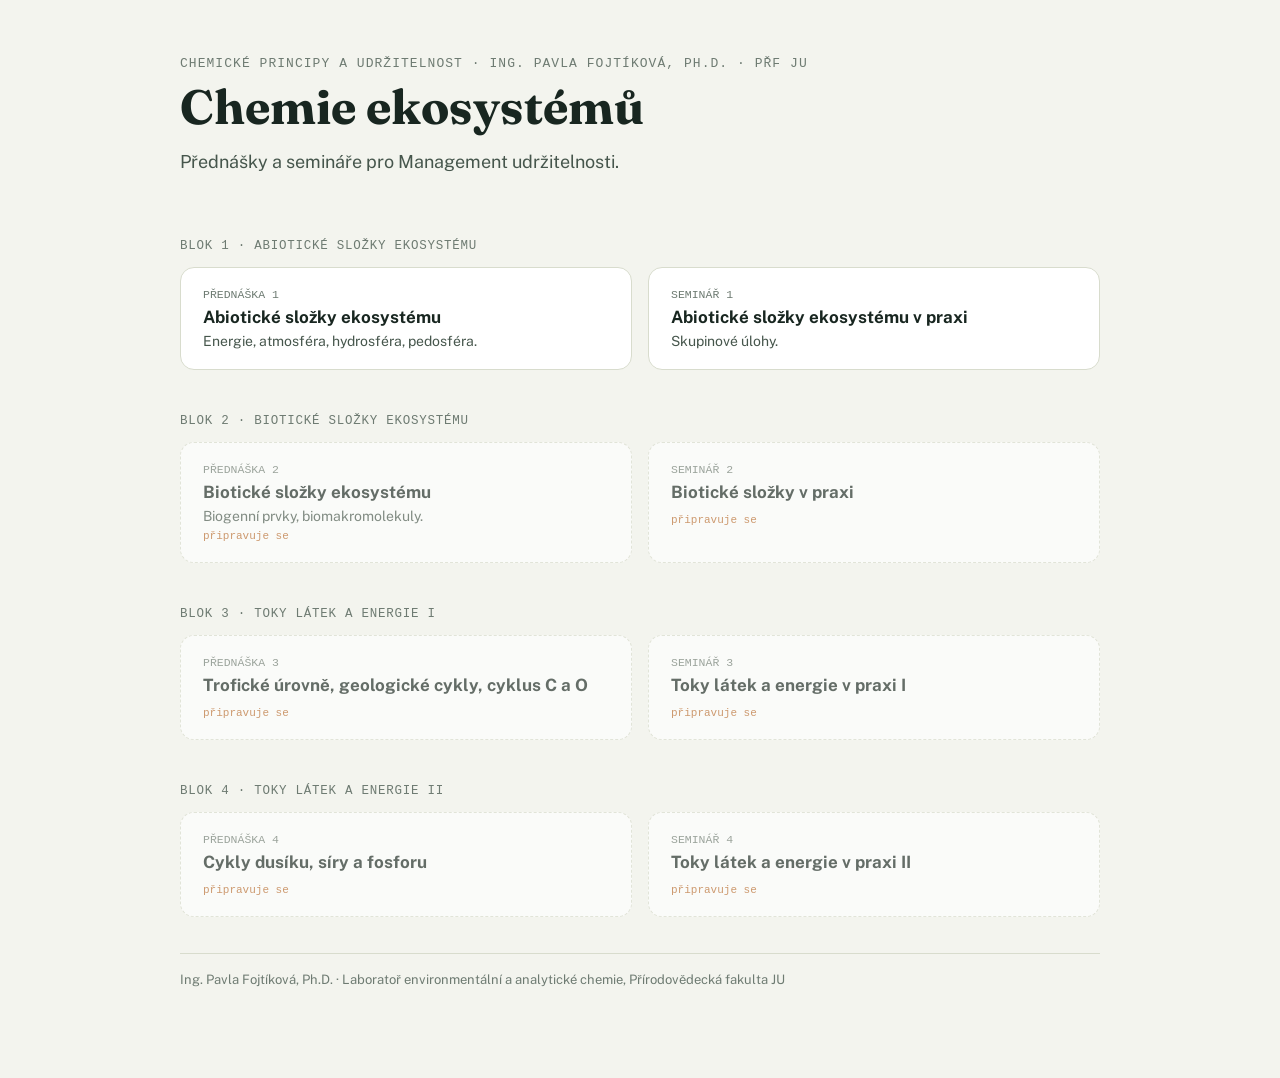
==== index.html @ 0eea9de3 "Prvni verze" ====
<!doctype html>
<html lang="cs">
<head>
<meta charset="utf-8">
<meta name="viewport" content="width=device-width, initial-scale=1.0">
<title>Chemie ekosystémů — studijní materiály</title>
<meta name="description" content="Slide decky k přednáškám a seminářům kurzu Chemické principy a udržitelnost, Sustainability Management.">
<link rel="preconnect" href="https://fonts.googleapis.com">
<link rel="stylesheet" href="https://fonts.googleapis.com/css2?family=Fraunces:opsz,wght@9..144,500;9..144,600;9..144,700&family=Public+Sans:wght@400;500;600;700&display=swap">
<style>
  :root{
    --bg:#F3F4EE; --surface:#FFFFFF; --surface-2:#EAEDE2; --ink:#182620; --ink-soft:#46564C; --ink-muted:#6E7B72;
    --primary:#2F5D50; --primary-strong:#1B3931; --accent:#B96A2C; --line:#D8DCCD;
    --font-display:'Fraunces',Georgia,serif; --font-body:'Public Sans',-apple-system,sans-serif;
  }
  *{box-sizing:border-box;}
  body{margin:0; background:var(--bg); color:var(--ink); font-family:var(--font-body); padding:56px 24px 80px;}
  .wrap{max-width:920px; margin:0 auto; display:flex; flex-direction:column; gap:36px;}
  .eyebrow{font-family:ui-monospace,monospace; font-size:13px; letter-spacing:.08em; text-transform:uppercase; color:var(--ink-muted);}
  h1{font-family:var(--font-display); font-size:clamp(32px,5vw,48px); margin:10px 0 0; line-height:1.1;}
  .lede{font-size:18px; color:var(--ink-soft); max-width:60ch; line-height:1.6; margin-top:14px;}
  h2{font-family:var(--font-display); font-size:22px; margin:0 0 4px;}
  .block-group{display:flex; flex-direction:column; gap:14px;}
  .block-title{font-family:ui-monospace,monospace; font-size:12.5px; text-transform:uppercase; letter-spacing:.06em; color:var(--ink-muted); margin-top:8px;}
  .cards{display:grid; grid-template-columns:repeat(auto-fit,minmax(240px,1fr)); gap:16px;}
  a.card{display:flex; flex-direction:column; gap:6px; text-decoration:none; color:inherit; background:var(--surface); border:1px solid var(--line); border-radius:14px; padding:20px 22px; transition:border-color .15s;}
  a.card:hover{border-color:var(--primary);}
  a.card.stub{opacity:.65; border-style:dashed; pointer-events:none;}
  .kind{font-family:ui-monospace,monospace; font-size:11.5px; text-transform:uppercase; color:var(--ink-muted);}
  .card h3{font-size:17px; margin:0;}
  .card p{font-size:14px; color:var(--ink-soft); margin:0;}
  .status{font-family:ui-monospace,monospace; font-size:11px; color:var(--accent);}
  footer{border-top:1px solid var(--line); padding-top:18px; font-size:13px; color:var(--ink-muted);}
</style>
</head>
<body>
<div class="wrap">
  <div>
    <div class="eyebrow">Chemické principy a udržitelnost · Ing. Pavla Fojtíková, Ph.D.  · PřF JU</div>
    <h1>Chemie ekosystémů</h1>
    <p class="lede">Přednášky a semináře pro Management udržitelnosti.</div>

  <div class="block-group">
    <div class="block-title">Blok 1 · Abiotické složky ekosystému</div>
    <div class="cards">
      <a class="card" href="prednaska-1.html">
        <div class="kind">Přednáška 1</div>
        <h3>Abiotické složky ekosystému</h3>
        <p>Energie, atmosféra, hydrosféra, pedosféra.</p>
      </a>
      <a class="card" href="seminar-1.html">
        <div class="kind">Seminář 1</div>
        <h3>Abiotické složky ekosystému v praxi</h3>
        <p>Skupinové úlohy.</p>
      </a>
    </div>
  </div>

  <div class="block-group">
    <div class="block-title">Blok 2 · Biotické složky ekosystému</div>
    <div class="cards">
      <a class="card stub" href="#"><div class="kind">Přednáška 2</div><h3>Biotické složky ekosystému</h3><p>Biogenní prvky, biomakromolekuly.</p><div class="status">připravuje se</div></a>
      <a class="card stub" href="#"><div class="kind">Seminář 2</div><h3>Biotické složky v praxi</h3><p></p><div class="status">připravuje se</div></a>
    </div>
  </div>

  <div class="block-group">
    <div class="block-title">Blok 3 · Toky látek a energie I</div>
    <div class="cards">
      <a class="card stub" href="#"><div class="kind">Přednáška 3</div><h3>Trofické úrovně, geologické cykly, cyklus C a O</h3><p></p><div class="status">připravuje se</div></a>
      <a class="card stub" href="#"><div class="kind">Seminář 3</div><h3>Toky látek a energie v praxi I</h3><p></p><div class="status">připravuje se</div></a>
    </div>
  </div>

  <div class="block-group">
    <div class="block-title">Blok 4 · Toky látek a energie II</div>
    <div class="cards">
      <a class="card stub" href="#"><div class="kind">Přednáška 4</div><h3>Cykly dusíku, síry a fosforu</h3><p></p><div class="status">připravuje se</div></a>
      <a class="card stub" href="#"><div class="kind">Seminář 4</div><h3>Toky látek a energie v praxi II</h3><p></p><div class="status">připravuje se</div></a>
    </div>
  </div>

  <footer>Ing. Pavla Fojtíková, Ph.D. · Laboratoř environmentální a analytické chemie, Přírodovědecká fakulta JU</footer>
</div>
</body>
</html>
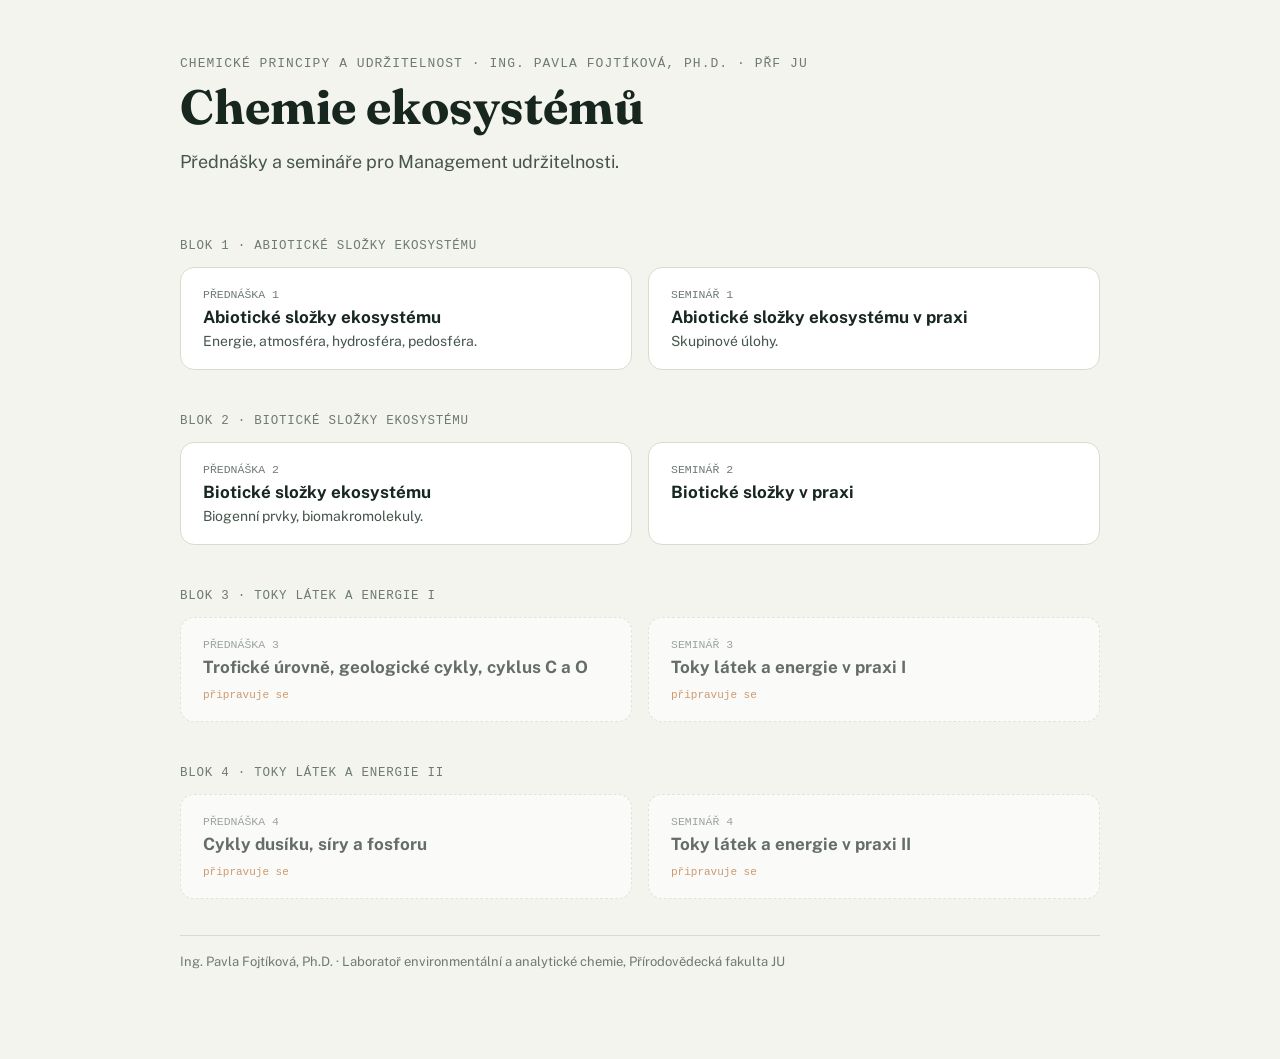
==== commit 30c6a428: "přednáška a seminář 2" ====
--- a/index.html
+++ b/index.html
@@ -59,8 +59,15 @@
   <div class="block-group">
     <div class="block-title">Blok 2 · Biotické složky ekosystému</div>
     <div class="cards">
-      <a class="card stub" href="#"><div class="kind">Přednáška 2</div><h3>Biotické složky ekosystému</h3><p>Biogenní prvky, biomakromolekuly.</p><div class="status">připravuje se</div></a>
-      <a class="card stub" href="#"><div class="kind">Seminář 2</div><h3>Biotické složky v praxi</h3><p></p><div class="status">připravuje se</div></a>
+      <a class="card" href="prednaska-2.html">
+        <div class="kind">Přednáška 2</div>
+        <h3>Biotické složky ekosystému</h3>
+        <p>Biogenní prvky, biomakromolekuly.</p></a>
+      <a class="card" href="seminar-2.html">
+        <div class="kind">Seminář 2</div>
+        <h3>Biotické složky v praxi</h3>
+        <p></p>
+      </a>
     </div>
   </div>
 
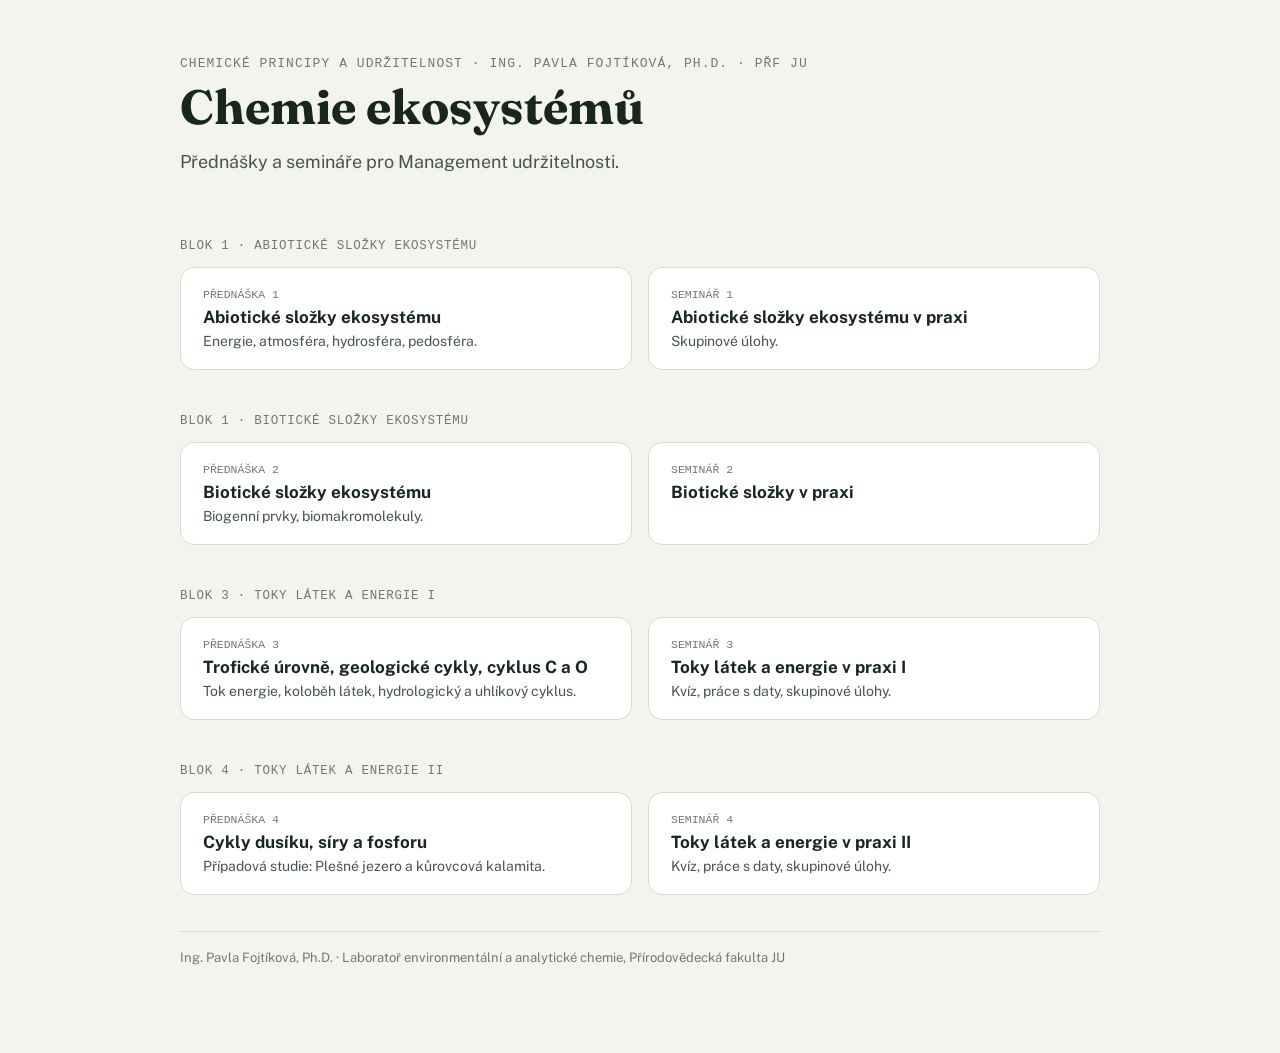
==== commit d8709dab: "přednáška_3" ====
--- a/index.html
+++ b/index.html
@@ -57,7 +57,7 @@
   </div>
 
   <div class="block-group">
-    <div class="block-title">Blok 2 · Biotické složky ekosystému</div>
+    <div class="block-title">Blok 1 · Biotické složky ekosystému</div>
     <div class="cards">
       <a class="card" href="prednaska-2.html">
         <div class="kind">Přednáška 2</div>
@@ -74,16 +74,32 @@
   <div class="block-group">
     <div class="block-title">Blok 3 · Toky látek a energie I</div>
     <div class="cards">
-      <a class="card stub" href="#"><div class="kind">Přednáška 3</div><h3>Trofické úrovně, geologické cykly, cyklus C a O</h3><p></p><div class="status">připravuje se</div></a>
-      <a class="card stub" href="#"><div class="kind">Seminář 3</div><h3>Toky látek a energie v praxi I</h3><p></p><div class="status">připravuje se</div></a>
+      <a class="card" href="prednaska-3.html">
+        <div class="kind">Přednáška 3</div>
+        <h3>Trofické úrovně, geologické cykly, cyklus C a O</h3>
+        <p>Tok energie, koloběh látek, hydrologický a uhlíkový cyklus.</p>
+      </a>
+      <a class="card" href="seminar-3.html">
+        <div class="kind">Seminář 3</div>
+        <h3>Toky látek a energie v praxi I</h3>
+        <p>Kvíz, práce s daty, skupinové úlohy.</p>
+      </a>
     </div>
   </div>
 
   <div class="block-group">
     <div class="block-title">Blok 4 · Toky látek a energie II</div>
     <div class="cards">
-      <a class="card stub" href="#"><div class="kind">Přednáška 4</div><h3>Cykly dusíku, síry a fosforu</h3><p></p><div class="status">připravuje se</div></a>
-      <a class="card stub" href="#"><div class="kind">Seminář 4</div><h3>Toky látek a energie v praxi II</h3><p></p><div class="status">připravuje se</div></a>
+      <a class="card" href="prednaska-4.html">
+        <div class="kind">Přednáška 4</div>
+        <h3>Cykly dusíku, síry a fosforu</h3>
+        <p>Případová studie: Plešné jezero a kůrovcová kalamita.</p>
+      </a>
+      <a class="card" href="seminar-4.html">
+        <div class="kind">Seminář 4</div>
+        <h3>Toky látek a energie v praxi II</h3>
+        <p>Kvíz, práce s daty, skupinové úlohy.</p>
+      </a>
     </div>
   </div>
 
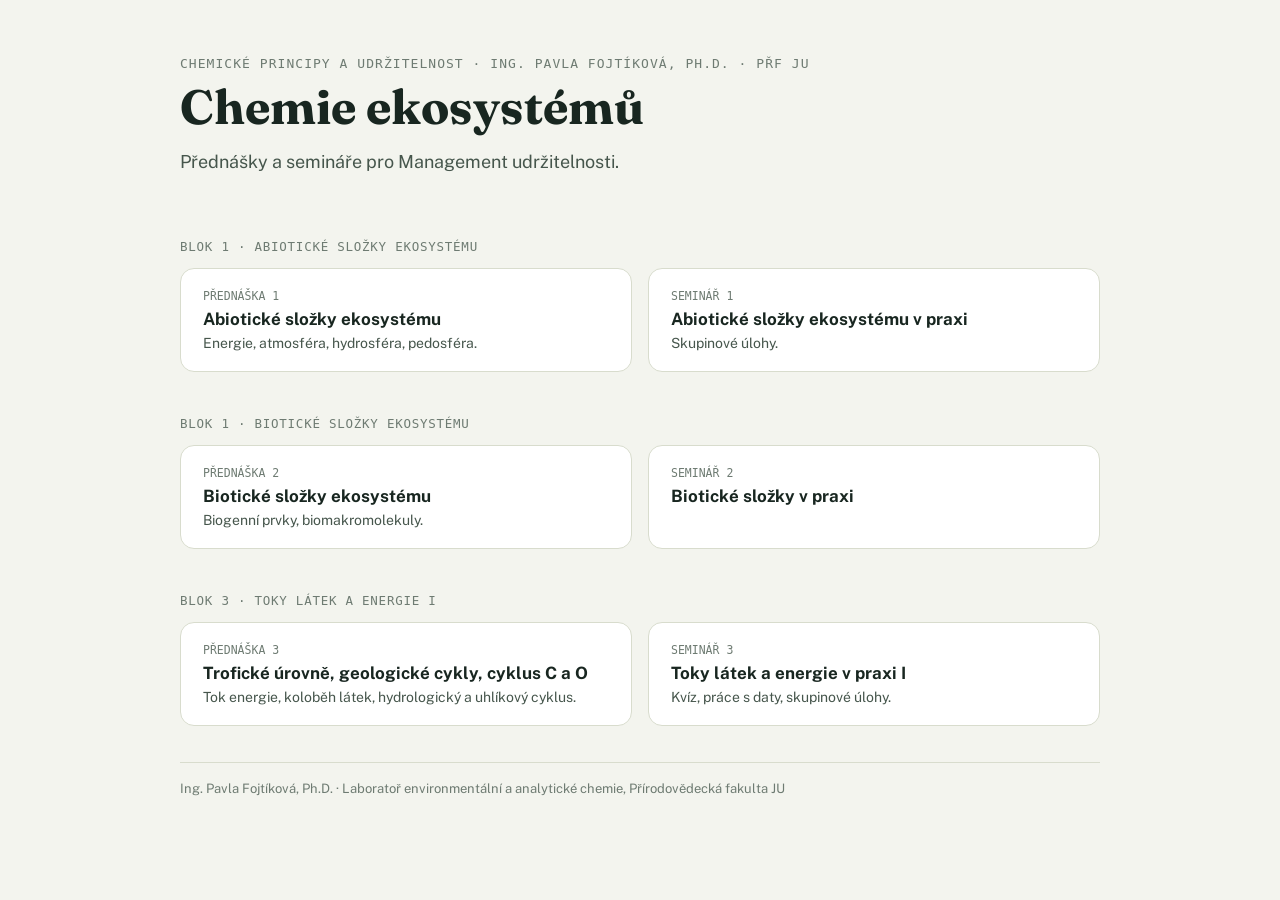
==== commit d7b5503c: "bez pred 4" ====
--- a/index.html
+++ b/index.html
@@ -86,7 +86,7 @@
       </a>
     </div>
   </div>
-
+<!--
   <div class="block-group">
     <div class="block-title">Blok 4 · Toky látek a energie II</div>
     <div class="cards">
@@ -102,7 +102,7 @@
       </a>
     </div>
   </div>
-
+-->
   <footer>Ing. Pavla Fojtíková, Ph.D. · Laboratoř environmentální a analytické chemie, Přírodovědecká fakulta JU</footer>
 </div>
 </body>
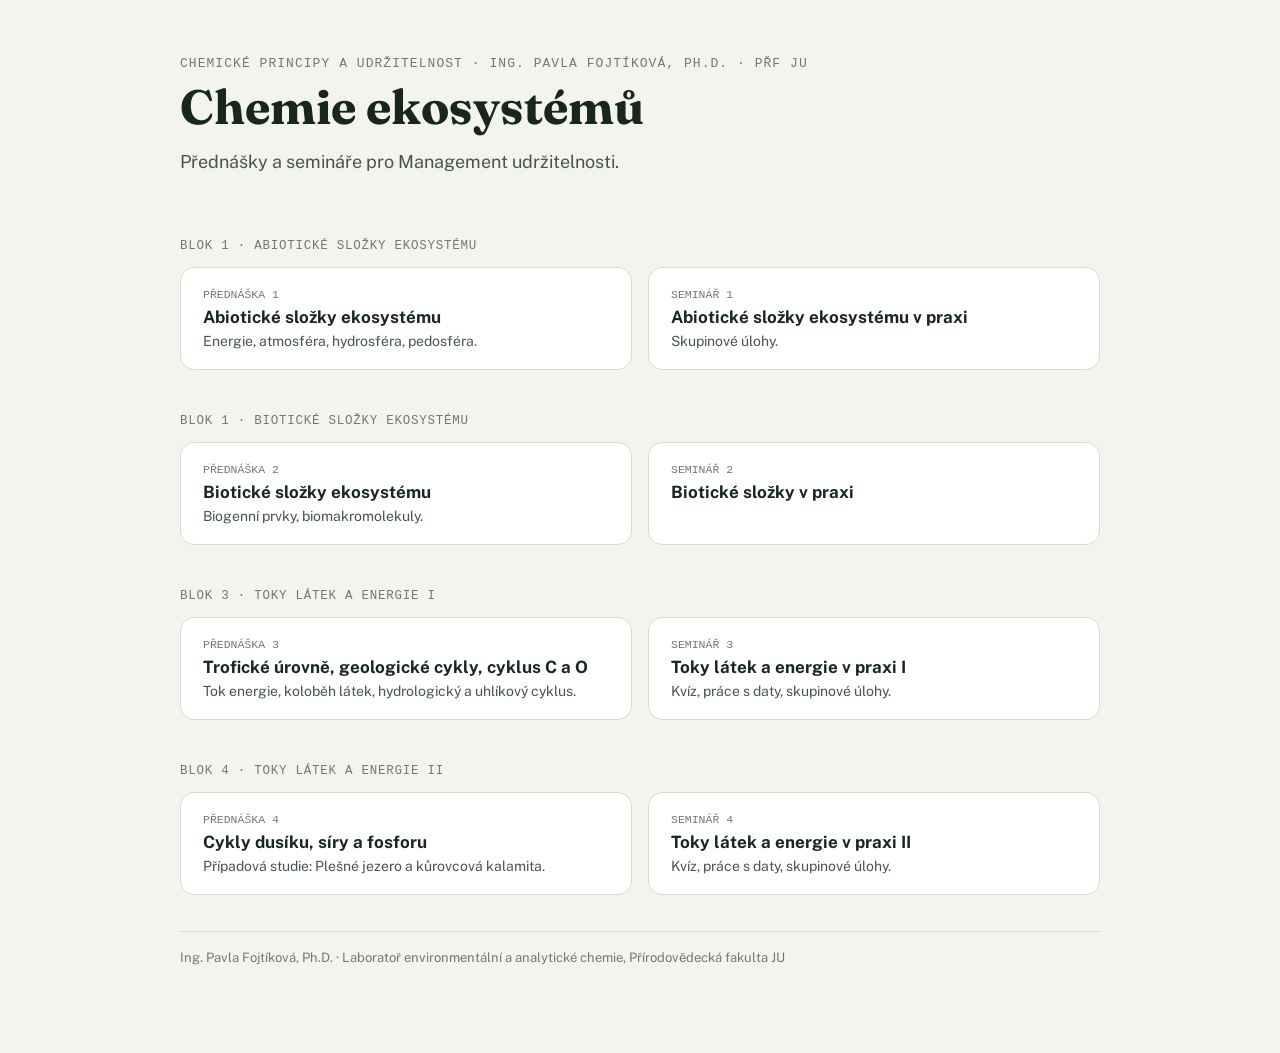
==== commit 9a3ba076: "přednáška 4" ====
--- a/index.html
+++ b/index.html
@@ -86,7 +86,7 @@
       </a>
     </div>
   </div>
-<!--
+
   <div class="block-group">
     <div class="block-title">Blok 4 · Toky látek a energie II</div>
     <div class="cards">
@@ -102,7 +102,7 @@
       </a>
     </div>
   </div>
--->
+
   <footer>Ing. Pavla Fojtíková, Ph.D. · Laboratoř environmentální a analytické chemie, Přírodovědecká fakulta JU</footer>
 </div>
 </body>
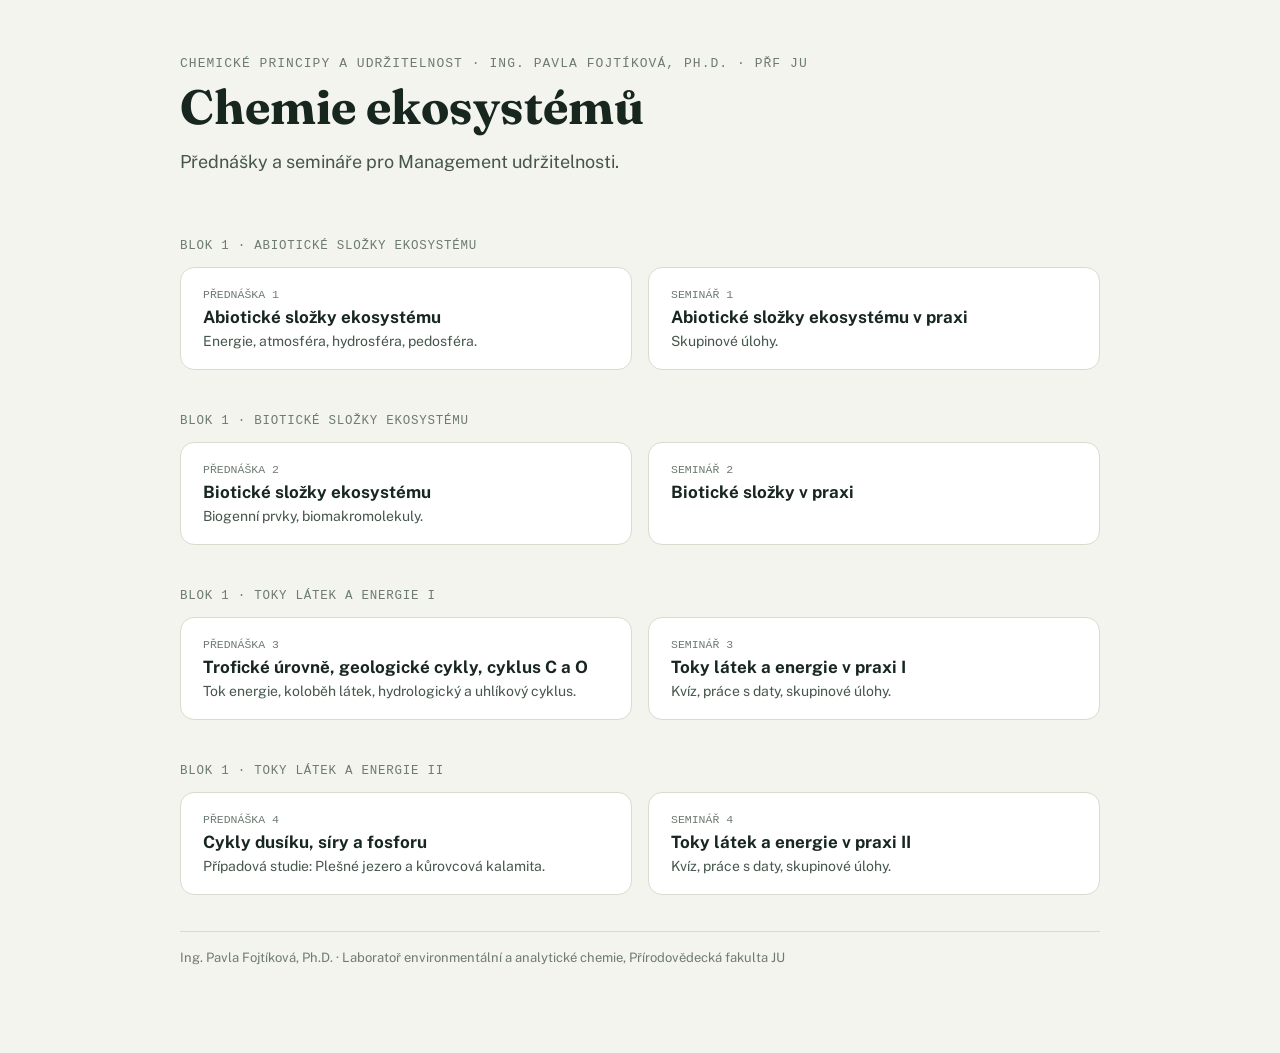
==== commit 519c8911: "změna" ====
--- a/index.html
+++ b/index.html
@@ -72,7 +72,7 @@
   </div>
 
   <div class="block-group">
-    <div class="block-title">Blok 3 · Toky látek a energie I</div>
+    <div class="block-title">Blok 1 · Toky látek a energie I</div>
     <div class="cards">
       <a class="card" href="prednaska-3.html">
         <div class="kind">Přednáška 3</div>
@@ -88,7 +88,7 @@
   </div>
 
   <div class="block-group">
-    <div class="block-title">Blok 4 · Toky látek a energie II</div>
+    <div class="block-title">Blok 1 · Toky látek a energie II</div>
     <div class="cards">
       <a class="card" href="prednaska-4.html">
         <div class="kind">Přednáška 4</div>
